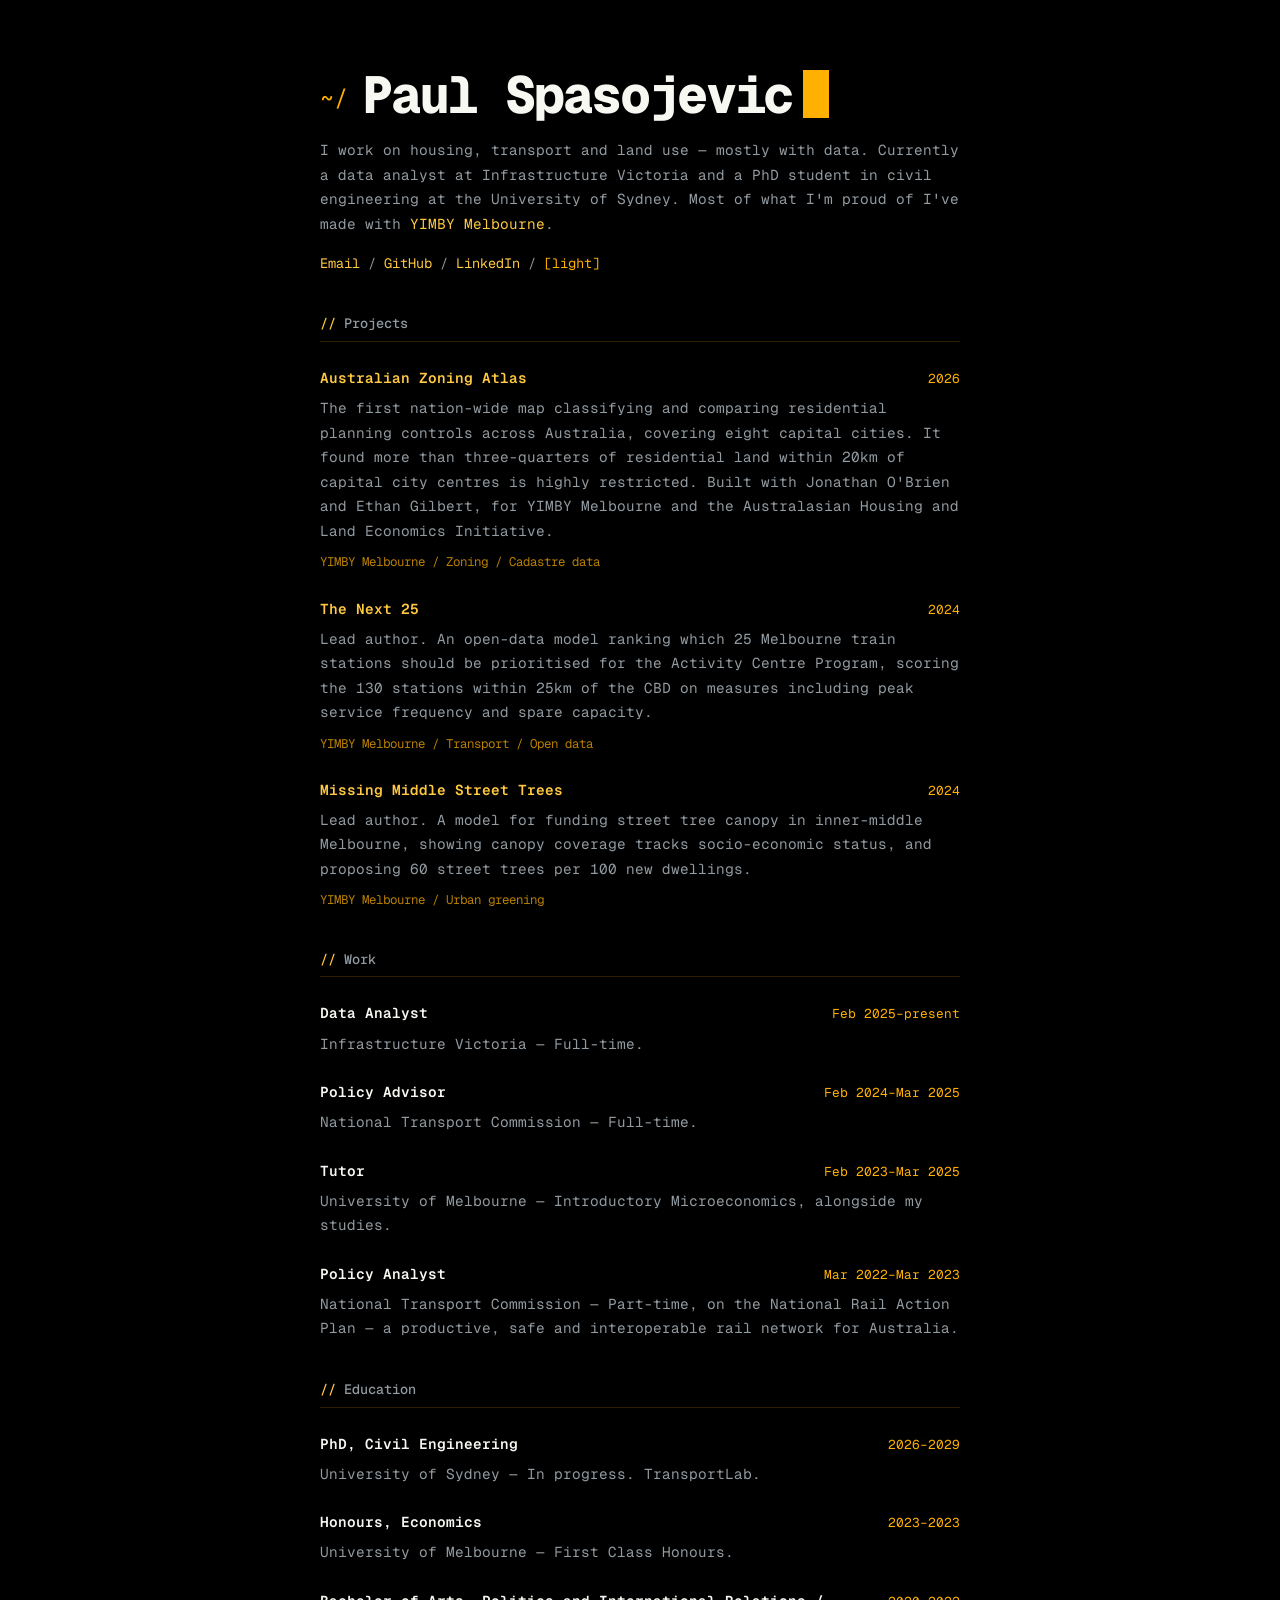
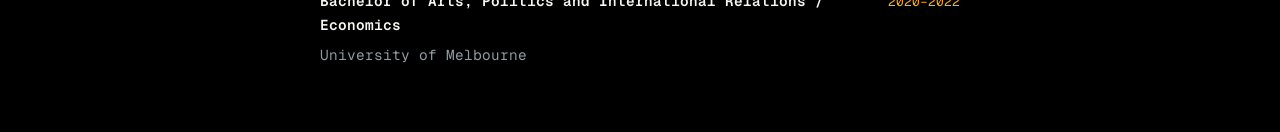
==== index.html @ 58ef1430 "Initial commit: static personal site Plain HTML/CSS/JS, no build step. Content lives in data/*.json " ====
<!DOCTYPE html>
<html lang="en">
<head>
<meta charset="utf-8">
<meta name="viewport" content="width=device-width, initial-scale=1">
<title>Paul Spasojevic</title>
<meta name="description" content="Paul Spasojevic — data analyst and PhD student working on housing, transport and land use.">
<link rel="preload" href="fonts/geist-variable.woff2" as="font" type="font/woff2" crossorigin>
<link rel="stylesheet" href="css/style.css">
<script>
  // Runs before first paint so a saved theme doesn't flash the wrong one.
  try {
    var saved = localStorage.getItem("theme");
    if (saved) document.documentElement.dataset.theme = saved;
  } catch (e) {}
</script>
</head>
<body>

<main>

  <header>
    <h1>Paul Spasojevic</h1>
    <p class="intro">
      I work on housing, transport and land use — mostly with data. Currently a data
      analyst at Infrastructure Victoria and a PhD student in civil engineering at the
      University of Sydney. Most of what I'm proud of I've made with
      <a href="https://yimby.melbourne">YIMBY Melbourne</a>.
    </p>
    <ul class="links">
      <li><a href="mailto:paulspas27@gmail.com">Email</a></li>
      <li><a href="https://github.com/paulspasojevic">GitHub</a></li>
      <li><a href="https://www.linkedin.com/in/paul-spasojevic-549167229">LinkedIn</a></li>
      <li><button id="theme-toggle" type="button"></button></li>
    </ul>
  </header>

  <section>
    <h2>Projects</h2>
    <ol class="entries" id="projects"></ol>
  </section>

  <section>
    <h2>Work</h2>
    <ol class="entries" id="jobs"></ol>
  </section>

  <section>
    <h2>Education</h2>
    <ol class="entries" id="education"></ol>
  </section>

</main>

<script src="js/main.js"></script>
</body>
</html>
---- css/style.css ----
/* Geist by Vercel, OFL 1.1 — see fonts/OFL.txt.
   Sans and Mono are variable: one file each, every weight 100–900.
   A font here is only downloaded if something on the page actually
   uses it, so the unused Pixel styles cost visitors nothing. */

@font-face {
  font-family: "Geist";
  src: url("../fonts/geist-variable.woff2") format("woff2-variations");
  font-weight: 100 900;
  font-style: normal;
  font-display: swap;
}

@font-face {
  font-family: "Geist Mono";
  src: url("../fonts/geist-mono-variable.woff2") format("woff2-variations");
  font-weight: 100 900;
  font-style: normal;
  font-display: swap;
}

/* Pixel has no weight axis — five fixed styles, each its own family.
   Display sizes only; it's unreadable as body text. */
@font-face {
  font-family: "Geist Pixel Square";
  src: url("../fonts/geist-pixel-square.woff2") format("woff2");
  font-display: swap;
}
@font-face {
  font-family: "Geist Pixel Circle";
  src: url("../fonts/geist-pixel-circle.woff2") format("woff2");
  font-display: swap;
}
@font-face {
  font-family: "Geist Pixel Grid";
  src: url("../fonts/geist-pixel-grid.woff2") format("woff2");
  font-display: swap;
}
@font-face {
  font-family: "Geist Pixel Line";
  src: url("../fonts/geist-pixel-line.woff2") format("woff2");
  font-display: swap;
}
@font-face {
  font-family: "Geist Pixel Triangle";
  src: url("../fonts/geist-pixel-triangle.woff2") format("woff2");
  font-display: swap;
}

/* ---- Everything you'd want to change is in this block ----

   OLED black + amber highlights. Amber tokens are yours, lifted from
   r_projects/dwelling_job_access/quarto/css/styles.css, so this site
   matches the thesis and the Quarto reports:
       --amber #ffb000   --amber-hi #ffc940

   Prose stays neutral and amber does the highlighting — the same split
   your NERV Amber RStudio theme uses (#F8F8F2 text, amber accents).
   Colours are named by role, like an editor theme: --keyword is links,
   --number is dates, --string is tags.

   Contrast floors are noted per line. Amber is only legible on black —
   light mode deepens it to #8f5600, since #ffb000 on white is 1.7:1.  */

:root {
  --font-mono: "Geist Mono", ui-monospace, SFMono-Regular, Menlo, monospace;
  --font-body: var(--font-mono);
  --font-heading: var(--font-mono);

  /* Each colour is light-dark(light, dark) — one line, both themes.
     Dark is the real one: true OLED black with your amber.
     Light deepens amber to #8f5600 because #ffb000 on white is 1.7:1.

     Dark is the default for everyone, regardless of their OS setting;
     only the toggle changes it. To follow the OS instead, set this back
     to `light dark` — and flip DEFAULT_THEME in js/main.js to match.   */
  color-scheme: dark;

  --bg:         light-dark(#faf8f4, #000000);
  --surface:    light-dark(#f2efe8, #0a0a08);
  --text:       light-dark(#232320, #f8f8f2);   /* dark: your NERV fg, 19.7:1 */
  --text-muted: light-dark(#5c5950, #929ba1);   /* dark: your NERV grey, 7.4:1 */
  --keyword:    light-dark(#8f5600, #ffc940);   /* links — dark: --amber-hi */
  --number:     light-dark(#9a5f00, #ffb000);   /* dates — dark: --amber   */
  --string:     light-dark(#6d5a2e, rgba(255, 176, 0, 0.72));  /* tags */
  --rule:       light-dark(#e3ddd0, rgba(255, 176, 0, 0.18));

  --measure: 40rem;   /* how wide the text column gets */
  --gap: 2.5rem;      /* space between sections */
}

/* The toggle sets data-theme on <html>; that beats the OS preference.
   With no attribute, color-scheme: light dark follows the OS.          */
:root[data-theme="light"] { color-scheme: light; }
:root[data-theme="dark"]  { color-scheme: dark; }

/* ---------------------------------------------------------- */

*, *::before, *::after { box-sizing: border-box; }

body {
  margin: 0;
  padding: 4rem 1.5rem;
  background: var(--bg);
  color: var(--text);
  font-family: var(--font-body);
  font-size: 0.9rem;   /* mono runs wide; a touch smaller keeps the measure sane */
  line-height: 1.7;
  -webkit-font-smoothing: antialiased;
}

main {
  max-width: var(--measure);
  margin: 0 auto;
}

h1, h2 {
  font-family: var(--font-heading);
  line-height: 1.2;
  margin: 0;
}

/* the prompt */
h1 {
  font-size: clamp(2rem, 8vw, 3.25rem);
  font-weight: 800;
  letter-spacing: -0.045em;
  margin-bottom: 0.4rem;
}

h1::before {
  content: "~/ ";
  color: var(--number);
  font-weight: 400;
  font-size: 0.45em;
  letter-spacing: 0;
  vertical-align: 0.32em;
}

/* a blinking block cursor, as a terminal would */
h1::after {
  content: "";
  display: inline-block;
  width: 0.5em;
  height: 0.92em;
  margin-left: 0.22em;
  vertical-align: -0.1em;
  background: var(--number);
  animation: blink 1.2s steps(1) infinite;
}

@keyframes blink {
  50% { opacity: 0; }
}

@media (prefers-reduced-motion: reduce) {
  h1::after { animation: none; opacity: 0.5; }
}

h2 {
  font-size: 0.85rem;
  letter-spacing: 0;
  color: var(--text-muted);
  font-weight: 500;
  padding-bottom: 0.6rem;
  border-bottom: 1px solid var(--rule);
  margin-bottom: 1.5rem;
}

h2::before {
  content: "// ";
  color: var(--keyword);
}

a {
  color: var(--keyword);
  text-decoration: none;
  border-bottom: 1px solid transparent;
}

a:hover {
  border-bottom-color: currentColor;
}

#theme-toggle {
  font: inherit;
  color: var(--number);
  background: none;
  border: 0;
  padding: 0;
  cursor: pointer;
}

#theme-toggle:hover {
  color: var(--keyword);
}

#theme-toggle:focus-visible {
  outline: 1px solid var(--keyword);
  outline-offset: 2px;
}

header .intro {
  margin: 0.75rem 0 0;
  color: var(--text-muted);
}

.links {
  list-style: none;
  display: flex;
  flex-wrap: wrap;
  padding: 0;
  margin: 1rem 0 0;
  font-size: 0.85rem;
}

/* slash-separated, the way a path is */
.links li:not(:last-child)::after {
  content: " / ";
  color: var(--text-muted);
  white-space: pre;
}

section {
  margin-top: var(--gap);
}

.entries {
  list-style: none;
  padding: 0;
  margin: 0;
  display: flex;
  flex-direction: column;
  gap: 1.5rem;
}

.entry-head {
  display: flex;
  justify-content: space-between;
  align-items: baseline;
  gap: 1rem;
}

.entry-title {
  font-weight: 600;
}

.entry-meta {
  color: var(--number);
  font-size: 0.8rem;
  font-variant-numeric: tabular-nums;
  white-space: nowrap;
}

.entry-note {
  margin: 0.35rem 0 0;
  color: var(--text-muted);
  font-size: 0.9rem;
}

.entry-tags {
  margin-top: 0.5rem;
  font-size: 0.78rem;
  color: var(--string);
}

@media (max-width: 30rem) {
  body { padding: 2.5rem 1.25rem; }
  .entry-head { flex-direction: column; gap: 0.1rem; }
}
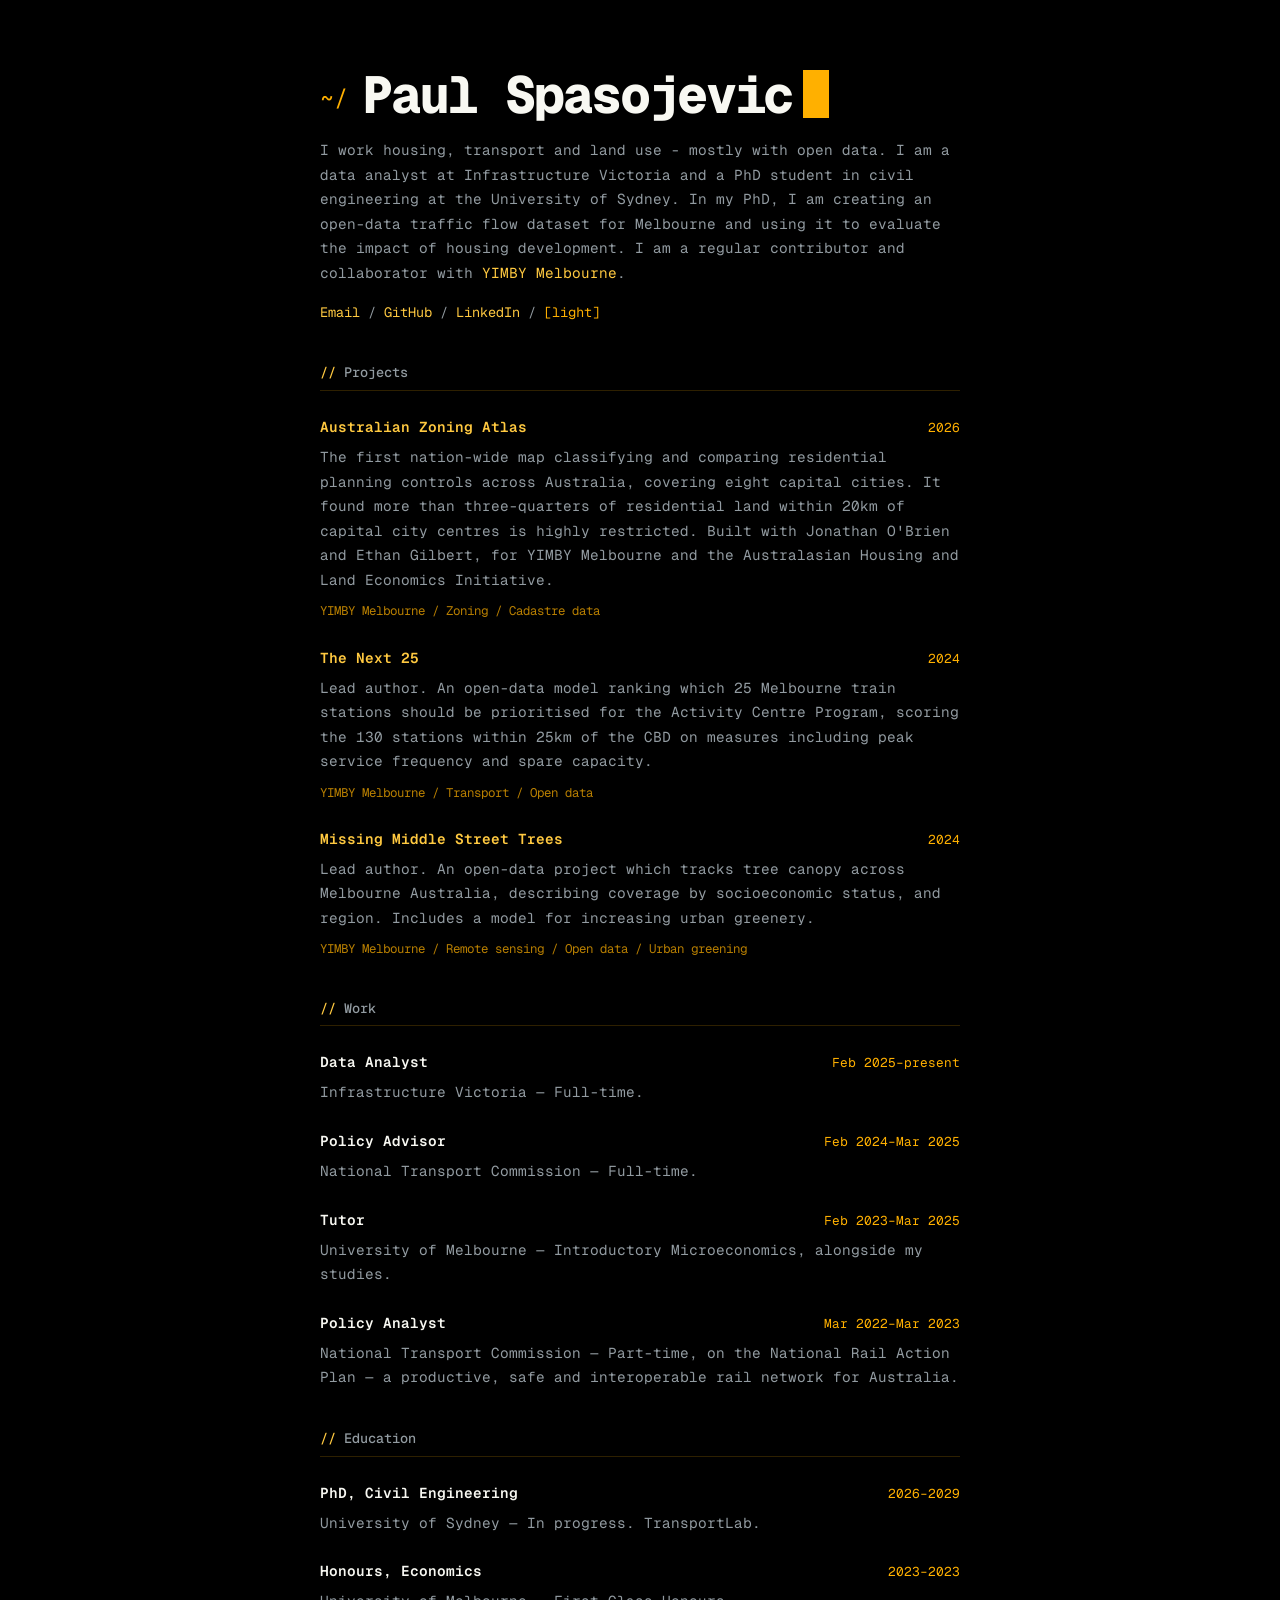
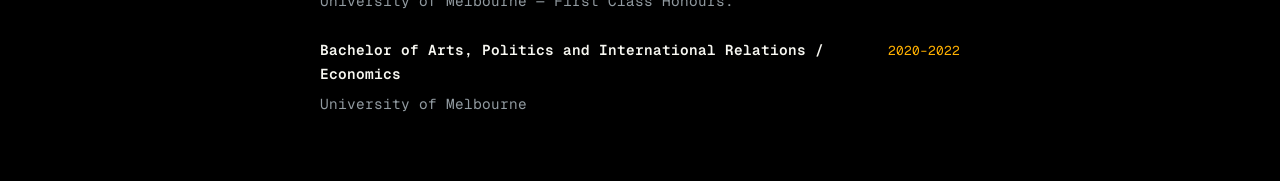
==== commit 60e51691: "Add SFTP deploy script; document server state Deploy over SFTP rather than rsync: shell access is di" ====
--- a/index.html
+++ b/index.html
@@ -22,9 +22,8 @@
   <header>
     <h1>Paul Spasojevic</h1>
     <p class="intro">
-      I work on housing, transport and land use — mostly with data. Currently a data
-      analyst at Infrastructure Victoria and a PhD student in civil engineering at the
-      University of Sydney. Most of what I'm proud of I've made with
+      I work housing, transport and land use - mostly with open data. I am a data analyst at Infrastructure Victoria and a PhD student in civil engineering at the
+      University of Sydney. In my PhD, I am creating an open-data traffic flow dataset for Melbourne and using it to evaluate the impact of housing development. I am a regular contributor and collaborator with
       <a href="https://yimby.melbourne">YIMBY Melbourne</a>.
     </p>
     <ul class="links">
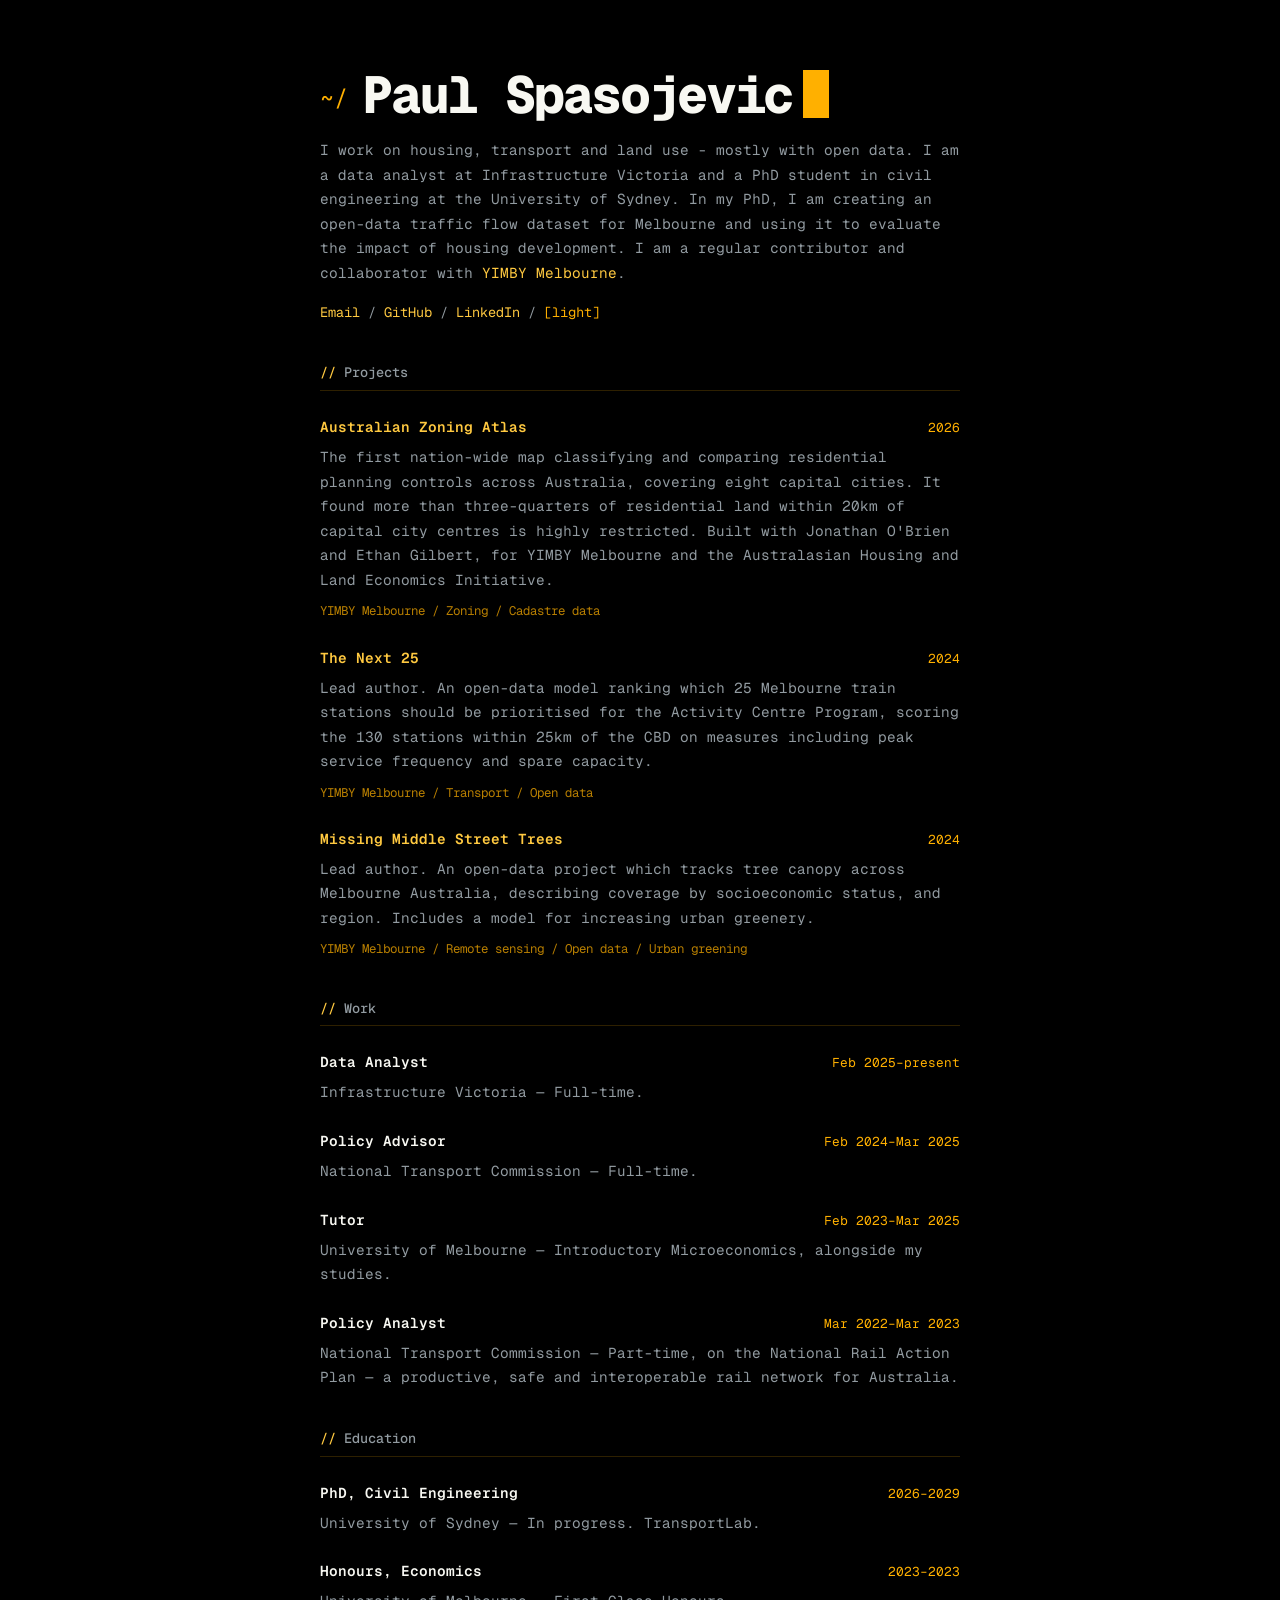
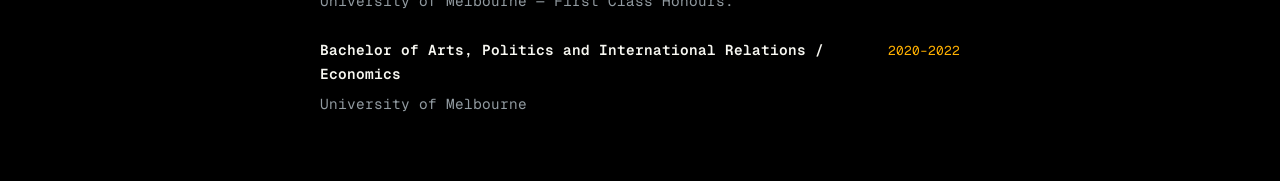
==== commit 7febf6f9: "Scale type fluidly with viewport width On a 4K display with no OS scaling a CSS pixel is a physical " ====
--- a/index.html
+++ b/index.html
@@ -22,7 +22,7 @@
   <header>
     <h1>Paul Spasojevic</h1>
     <p class="intro">
-      I work housing, transport and land use - mostly with open data. I am a data analyst at Infrastructure Victoria and a PhD student in civil engineering at the
+      I work on housing, transport and land use - mostly with open data. I am a data analyst at Infrastructure Victoria and a PhD student in civil engineering at the
       University of Sydney. In my PhD, I am creating an open-data traffic flow dataset for Melbourne and using it to evaluate the impact of housing development. I am a regular contributor and collaborator with
       <a href="https://yimby.melbourne">YIMBY Melbourne</a>.
     </p>
--- a/css/style.css
+++ b/css/style.css
@@ -93,6 +93,21 @@
    With no attribute, color-scheme: light dark follows the OS.          */
 :root[data-theme="light"] { color-scheme: light; }
 :root[data-theme="dark"]  { color-scheme: dark; }
+
+/* Fluid root size — everything else is in rem, so this scales the lot.
+
+   On a 4K screen with no OS scaling, a CSS pixel is a physical pixel and
+   14px text is genuinely tiny. This grows the base with viewport width:
+   16px at 1920 (1080p is unchanged), ~21px at 3840 — near enough to the
+   133% zoom that reads correctly, without touching the browser.
+
+   The rem term is what keeps this accessible: it responds to the visitor's
+   default font size, so a vw-only version would ignore that setting.
+
+   Rough guide:  1280 -> 16px | 1920 -> 16px | 2560 -> 18px | 3840 -> 21px  */
+html {
+  font-size: clamp(1rem, 0.67rem + 0.28vw, 1.33rem);
+}
 
 /* ---------------------------------------------------------- */
 
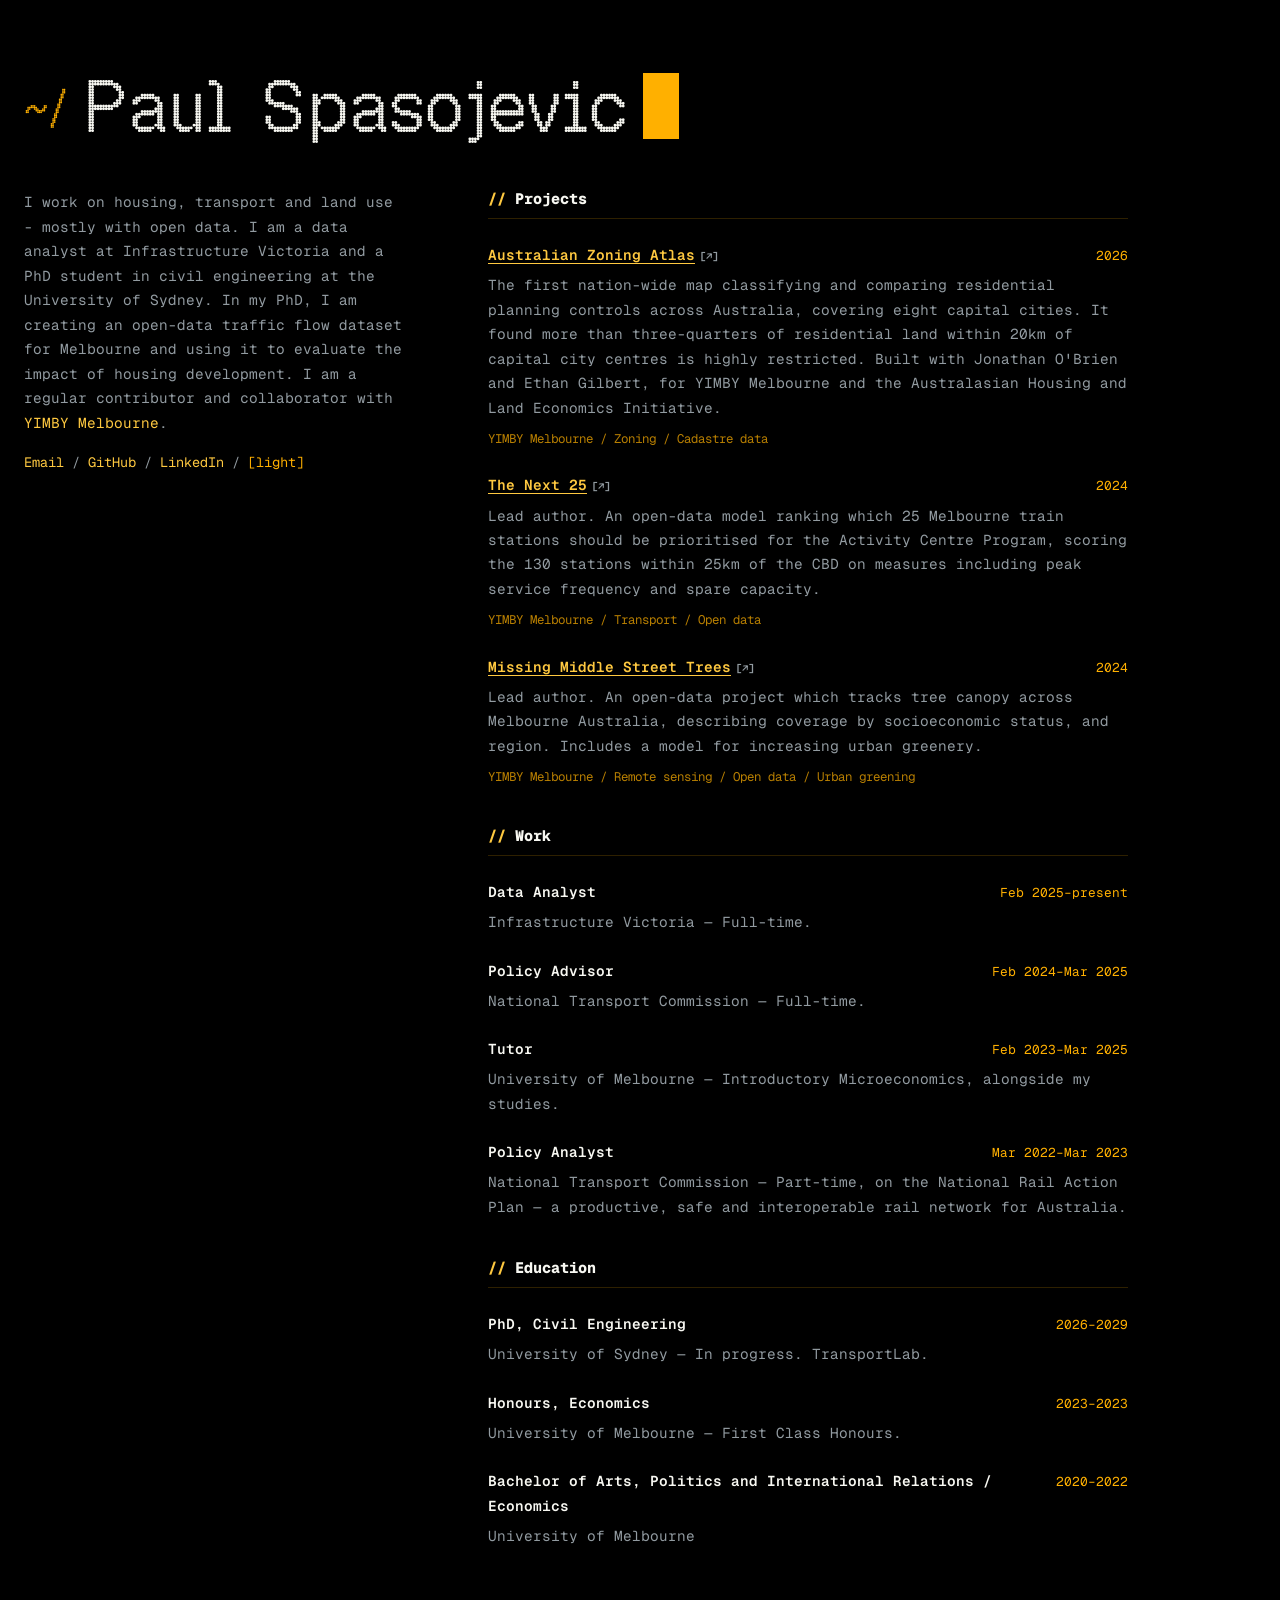
==== commit e9de5de8: "Promote the banner layout; set the name in Geist Pixel Circle The name becomes a full-width banner a" ====
--- a/index.html
+++ b/index.html
@@ -5,7 +5,8 @@
 <meta name="viewport" content="width=device-width, initial-scale=1">
 <title>Paul Spasojevic</title>
 <meta name="description" content="Paul Spasojevic — data analyst and PhD student working on housing, transport and land use.">
-<link rel="preload" href="fonts/geist-variable.woff2" as="font" type="font/woff2" crossorigin>
+<link rel="preload" href="fonts/geist-mono-variable.woff2" as="font" type="font/woff2" crossorigin>
+<link rel="preload" href="fonts/geist-pixel-circle.woff2" as="font" type="font/woff2" crossorigin>
 <link rel="stylesheet" href="css/style.css">
 <script>
   // Runs before first paint so a saved theme doesn't flash the wrong one.
@@ -19,8 +20,10 @@
 
 <main>
 
+  <!-- outside <header> so it can span both grid columns as a banner -->
+  <h1>Paul Spasojevic</h1>
+
   <header>
-    <h1>Paul Spasojevic</h1>
     <p class="intro">
       I work on housing, transport and land use - mostly with open data. I am a data analyst at Infrastructure Victoria and a PhD student in civil engineering at the
       University of Sydney. In my PhD, I am creating an open-data traffic flow dataset for Melbourne and using it to evaluate the impact of housing development. I am a regular contributor and collaborator with
--- a/css/style.css
+++ b/css/style.css
@@ -86,6 +86,7 @@
   --rule:       light-dark(#e3ddd0, rgba(255, 176, 0, 0.18));
 
   --measure: 40rem;   /* how wide the text column gets */
+  --sidebar: 24rem;   /* identity column; don't go below 22rem, see below */
   --gap: 2.5rem;      /* space between sections */
 }
 
@@ -129,27 +130,37 @@
   margin: 0 auto;
 }
 
+
 h1, h2 {
   font-family: var(--font-heading);
   line-height: 1.2;
   margin: 0;
 }
 
-/* the prompt */
+/* The name, as a banner. It sits outside <header> in the markup so the
+   grid can span it across both columns.
+
+   Geist Pixel Circle has no weight axis (no fvar, usWeightClass 400), so
+   font-weight does nothing here — asking for a bold only makes the browser
+   synthesise one, which thickens the dots and fills in the pixel forms.
+   Pinned to 400 deliberately. Letter-spacing is 0 for the same reason: the
+   negative tracking that suits Geist Mono collides pixel strokes. */
 h1 {
-  font-size: clamp(2rem, 8vw, 3.25rem);
-  font-weight: 800;
-  letter-spacing: -0.045em;
+  font-family: "Geist Pixel Circle", var(--font-mono);
+  font-size: clamp(2rem, 6vw, 4.5rem);
+  font-weight: 400;
+  letter-spacing: 0;
   margin-bottom: 0.4rem;
 }
 
+/* Inherits Pixel Circle from h1. 0.6em rather than 0.45 because the dots
+   stop resolving into shapes below ~40px. */
 h1::before {
   content: "~/ ";
   color: var(--number);
-  font-weight: 400;
-  font-size: 0.45em;
+  font-size: 0.6em;
   letter-spacing: 0;
-  vertical-align: 0.32em;
+  vertical-align: 0.22em;
 }
 
 /* a blinking block cursor, as a terminal would */
@@ -173,10 +184,10 @@
 }
 
 h2 {
-  font-size: 0.85rem;
+  font-size: 0.95rem;
   letter-spacing: 0;
-  color: var(--text-muted);
-  font-weight: 500;
+  color: var(--text);
+  font-weight: 800;
   padding-bottom: 0.6rem;
   border-bottom: 1px solid var(--rule);
   margin-bottom: 1.5rem;
@@ -260,6 +271,31 @@
   font-weight: 600;
 }
 
+/* Amber alone doesn't say "link" — on this page amber is also dates and
+   tags. So linked entries get an underline plus a bracketed arrow: the
+   underline is the affordance, [↗] says it leaves the site, and brackets
+   already mean "interactive" here because of the [light] toggle.
+   Entries with no url in the JSON get neither, automatically. */
+.entry-title a {
+  text-decoration: underline;
+  text-decoration-thickness: 1px;
+  text-underline-offset: 3px;
+  border-bottom: 0;
+}
+
+.entry-title a::after {
+  content: "[↗]";
+  /* inline-block keeps the parent's underline from running under it */
+  display: inline-block;
+  margin-left: 0.45em;
+  font-size: 0.75em;
+  color: var(--text-muted);
+}
+
+.entry-title a:hover::after {
+  color: currentColor;
+}
+
 .entry-meta {
   color: var(--number);
   font-size: 0.8rem;
@@ -283,3 +319,67 @@
   body { padding: 2.5rem 1.25rem; }
   .entry-head { flex-direction: column; gap: 0.1rem; }
 }
+
+/* ---------------------------------------------------------------
+   Layout overrides live at the END of the file on purpose. Media
+   queries add no specificity, so a base rule appearing later would
+   beat them — which is exactly what happened when this block sat
+   higher up: `section { margin-top: var(--gap) }` further down the
+   file silently overrode the `margin-top: 0` here, and the first
+   section carried a 40px margin the sidebar never wanted.
+   --------------------------------------------------------------- */
+/* Once there's room:
+
+       ~/ Paul Spasojevic ▐       <- h1 spans both columns
+       ──────────────┬──────────────
+       intro         │ // Projects
+       links         │ // Work
+       (sticky)      │ // Education
+
+   Below the breakpoint it's one column, which is what phones get.
+
+   Source order is h1, header, sections — the same order it reads in — so
+   reading order and screen-reader order agree.
+
+   The 22rem sidebar floor is now about the intro's measure rather than the
+   name; the name spans the full width and no longer has to fit the column.
+   Breakpoint is 22 + 5 gap + 40 content + margin. */
+@media (min-width: 68rem) {
+  main {
+    max-width: 82rem;
+    display: grid;
+    grid-template-columns: minmax(22rem, var(--sidebar)) minmax(0, var(--measure));
+    /* Row 1 is the banner. The rest are content rows; any past the last
+       section are empty and collapse to 0 — headroom for more sections. */
+    grid-template-rows: auto repeat(10, auto);
+    column-gap: 5rem;
+    align-items: start;
+  }
+
+  h1 {
+    grid-column: 1 / -1;
+    grid-row: 1;
+    margin-bottom: 2.5rem;
+  }
+
+  header {
+    grid-column: 1;
+    /* spans the content rows, or sticky has nothing to travel in */
+    grid-row: 2 / -1;
+    position: sticky;
+    top: 4rem;
+  }
+
+  header .intro {
+    margin-top: 0;
+  }
+
+  section {
+    grid-column: 2;
+    margin-top: 0;
+  }
+
+  section + section {
+    margin-top: var(--gap);
+  }
+}
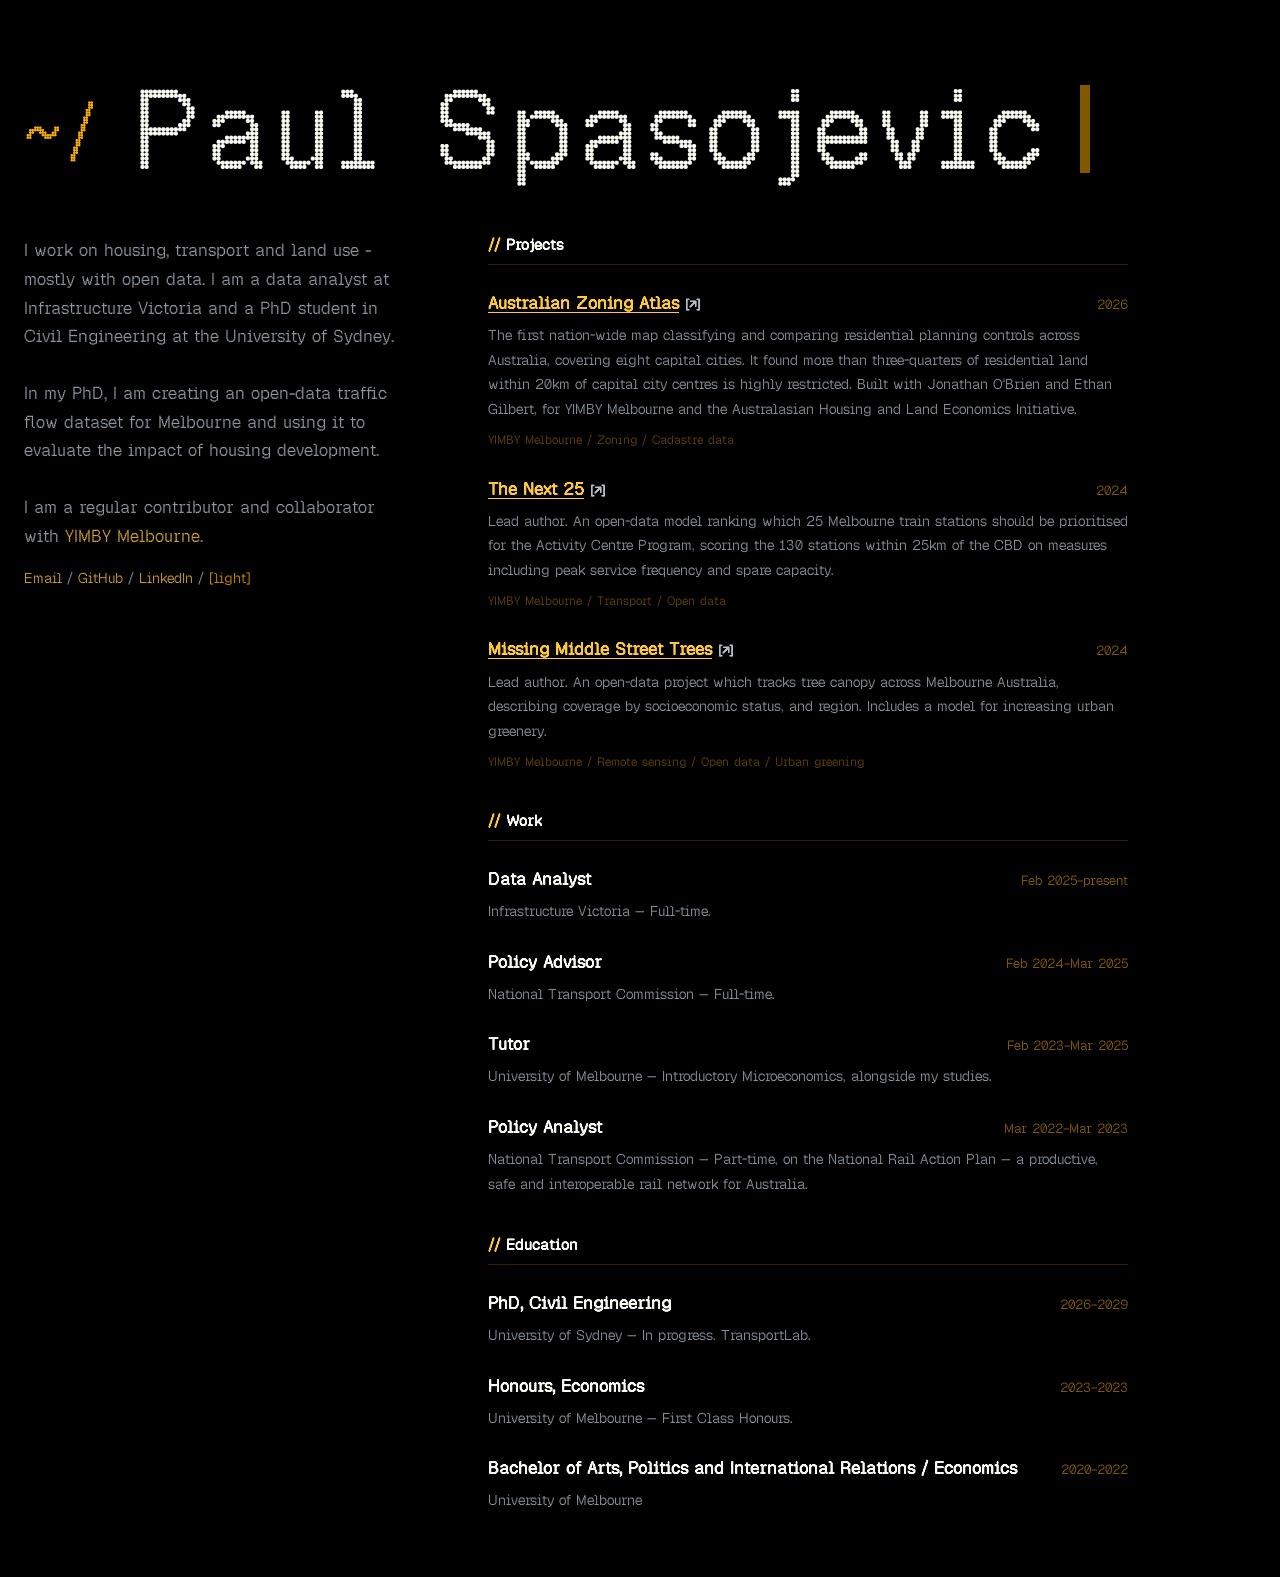
==== commit 7b1baee3: "Set Geist Pixel Circle throughout --font-body and --font-heading point at a new --font-pixel token; " ====
--- a/index.html
+++ b/index.html
@@ -25,12 +25,18 @@
 
   <header>
     <p class="intro">
-      I work on housing, transport and land use - mostly with open data. I am a data analyst at Infrastructure Victoria and a PhD student in civil engineering at the
-      University of Sydney. In my PhD, I am creating an open-data traffic flow dataset for Melbourne and using it to evaluate the impact of housing development. I am a regular contributor and collaborator with
+      I work on housing, transport and land use - mostly with open data. I am a data analyst at Infrastructure Victoria and a PhD student in Civil Engineering at the
+      University of Sydney. 
+      <br />
+      <br />
+      In my PhD, I am creating an open-data traffic flow dataset for Melbourne and using it to evaluate the impact of housing development.
+      <br />
+      <br />
+      I am a regular contributor and collaborator with
       <a href="https://yimby.melbourne">YIMBY Melbourne</a>.
     </p>
     <ul class="links">
-      <li><a href="mailto:paulspas27@gmail.com">Email</a></li>
+      <li><a href="mailto:paulspasojevic00@gmail.com">Email</a></li>
       <li><a href="https://github.com/paulspasojevic">GitHub</a></li>
       <li><a href="https://www.linkedin.com/in/paul-spasojevic-549167229">LinkedIn</a></li>
       <li><button id="theme-toggle" type="button"></button></li>
--- a/css/style.css
+++ b/css/style.css
@@ -64,8 +64,11 @@
 
 :root {
   --font-mono: "Geist Mono", ui-monospace, SFMono-Regular, Menlo, monospace;
-  --font-body: var(--font-mono);
-  --font-heading: var(--font-mono);
+  --font-pixel: "Geist Pixel Circle", var(--font-mono);
+  /* EXPERIMENT: pixel throughout. Swap these two back to var(--font-mono)
+     to undo. */
+  --font-body: var(--font-pixel);
+  --font-heading: var(--font-pixel);
 
   /* Each colour is light-dark(light, dark) — one line, both themes.
      Dark is the real one: true OLED black with your amber.
@@ -79,11 +82,19 @@
   --bg:         light-dark(#faf8f4, #000000);
   --surface:    light-dark(#f2efe8, #0a0a08);
   --text:       light-dark(#232320, #f8f8f2);   /* dark: your NERV fg, 19.7:1 */
-  --text-muted: light-dark(#5c5950, #929ba1);   /* dark: your NERV grey, 7.4:1 */
+  /* Brighter than the NERV grey it was (#929ba1, 7.4:1). Pixel Circle's
+     strokes are dotted, so it puts far less ink on the page than Geist Mono
+     at the same size and reads fainter than its contrast ratio implies —
+     the number doesn't capture coverage. 10.9:1 / 8.4:1 now. */
+  --text-muted: light-dark(#4c4a42, #b4bcc4);
   --keyword:    light-dark(#8f5600, #ffc940);   /* links — dark: --amber-hi */
   --number:     light-dark(#9a5f00, #ffb000);   /* dates — dark: --amber   */
   --string:     light-dark(#6d5a2e, rgba(255, 176, 0, 0.72));  /* tags */
   --rule:       light-dark(#e3ddd0, rgba(255, 176, 0, 0.18));
+  /* the blinking cursor — dark mode is your --amber-dim verbatim.
+     Alpha rather than an opacity property: the blink animates opacity, and
+     the two would fight. */
+  --cursor:     light-dark(rgba(154, 95, 0, 0.5), rgba(255, 176, 0, 0.5));
 
   --measure: 40rem;   /* how wide the text column gets */
   --sidebar: 24rem;   /* identity column; don't go below 22rem, see below */
@@ -120,7 +131,10 @@
   background: var(--bg);
   color: var(--text);
   font-family: var(--font-body);
-  font-size: 0.9rem;   /* mono runs wide; a touch smaller keeps the measure sane */
+  /* 0.9rem suited Geist Mono. Pixel Circle is lighter and narrower, so it
+     needs the size back to stay readable — its dots don't resolve at all
+     below ~20px, and at body size it just reads as a thin face. */
+  font-size: 1.05rem;
   line-height: 1.7;
   -webkit-font-smoothing: antialiased;
 }
@@ -143,13 +157,24 @@
    Geist Pixel Circle has no weight axis (no fvar, usWeightClass 400), so
    font-weight does nothing here — asking for a bold only makes the browser
    synthesise one, which thickens the dots and fills in the pixel forms.
-   Pinned to 400 deliberately. Letter-spacing is 0 for the same reason: the
-   negative tracking that suits Geist Mono collides pixel strokes. */
+   Pinned to 400 deliberately.
+
+   The size is derived, not chosen: the name is meant to fill its column.
+   Measured, "~/ Paul Spasojevic" plus the cursor runs 9.65px wide per 1px
+   of font-size at this letter-spacing. Here the container is a single
+   column — min(40rem, viewport) — so 4rem fills a 40rem measure, and 8.2vw
+   fills a narrow screen. The two-column size, where the container is the
+   69rem of grid tracks, is set in the layout block at the end of this file.
+
+   Re-measure the ratio if the cursor or letter-spacing change — both feed
+   it, and a stale ratio wraps the name onto two lines. */
 h1 {
   font-family: "Geist Pixel Circle", var(--font-mono);
-  font-size: clamp(2rem, 6vw, 4.5rem);
+  font-size: clamp(1.6rem, 8.2vw, 4rem);
   font-weight: 400;
-  letter-spacing: 0;
+  /* Opens the pixel dots up. It also widens the name ~8% (ratio 9.10 -> 9.85),
+     which is why the fill sizes are lower than they'd otherwise need to be. */
+  letter-spacing: 0.05em;
   margin-bottom: 0.4rem;
 }
 
@@ -159,19 +184,20 @@
   content: "~/ ";
   color: var(--number);
   font-size: 0.6em;
-  letter-spacing: 0;
   vertical-align: 0.22em;
 }
 
-/* a blinking block cursor, as a terminal would */
+/* A blinking bar cursor. It was a 0.5em block, which is right at terminal
+   text sizes but reads as a slab next to a 108px name. Sized in em so it
+   tracks the name at every width. */
 h1::after {
   content: "";
   display: inline-block;
-  width: 0.5em;
-  height: 0.92em;
-  margin-left: 0.22em;
-  vertical-align: -0.1em;
-  background: var(--number);
+  width: 0.09em;
+  height: 0.8em;
+  margin-left: 0.28em;
+  vertical-align: -0.04em;
+  background: var(--cursor);
   animation: blink 1.2s steps(1) infinite;
 }
 
@@ -360,6 +386,14 @@
     grid-column: 1 / -1;
     grid-row: 1;
     margin-bottom: 2.5rem;
+    /* The container is the grid TRACKS, not main's 82rem box: the columns
+       are capped (24rem sidebar + 5rem gap + 40rem measure = 69rem ~ 1104px)
+       and don't stretch to fill it. Sizing to 82rem overshoots by ~200px and
+       wraps the name onto two lines.
+         69rem * 0.97 / 9.65 = 6.9rem.
+       9.4vw covers the range below ~1184px where the tracks are still
+       viewport-bound. Both terms are rem/vw, so this holds at 4K too. */
+    font-size: clamp(4rem, 9.4vw, 6.9rem);
   }
 
   header {
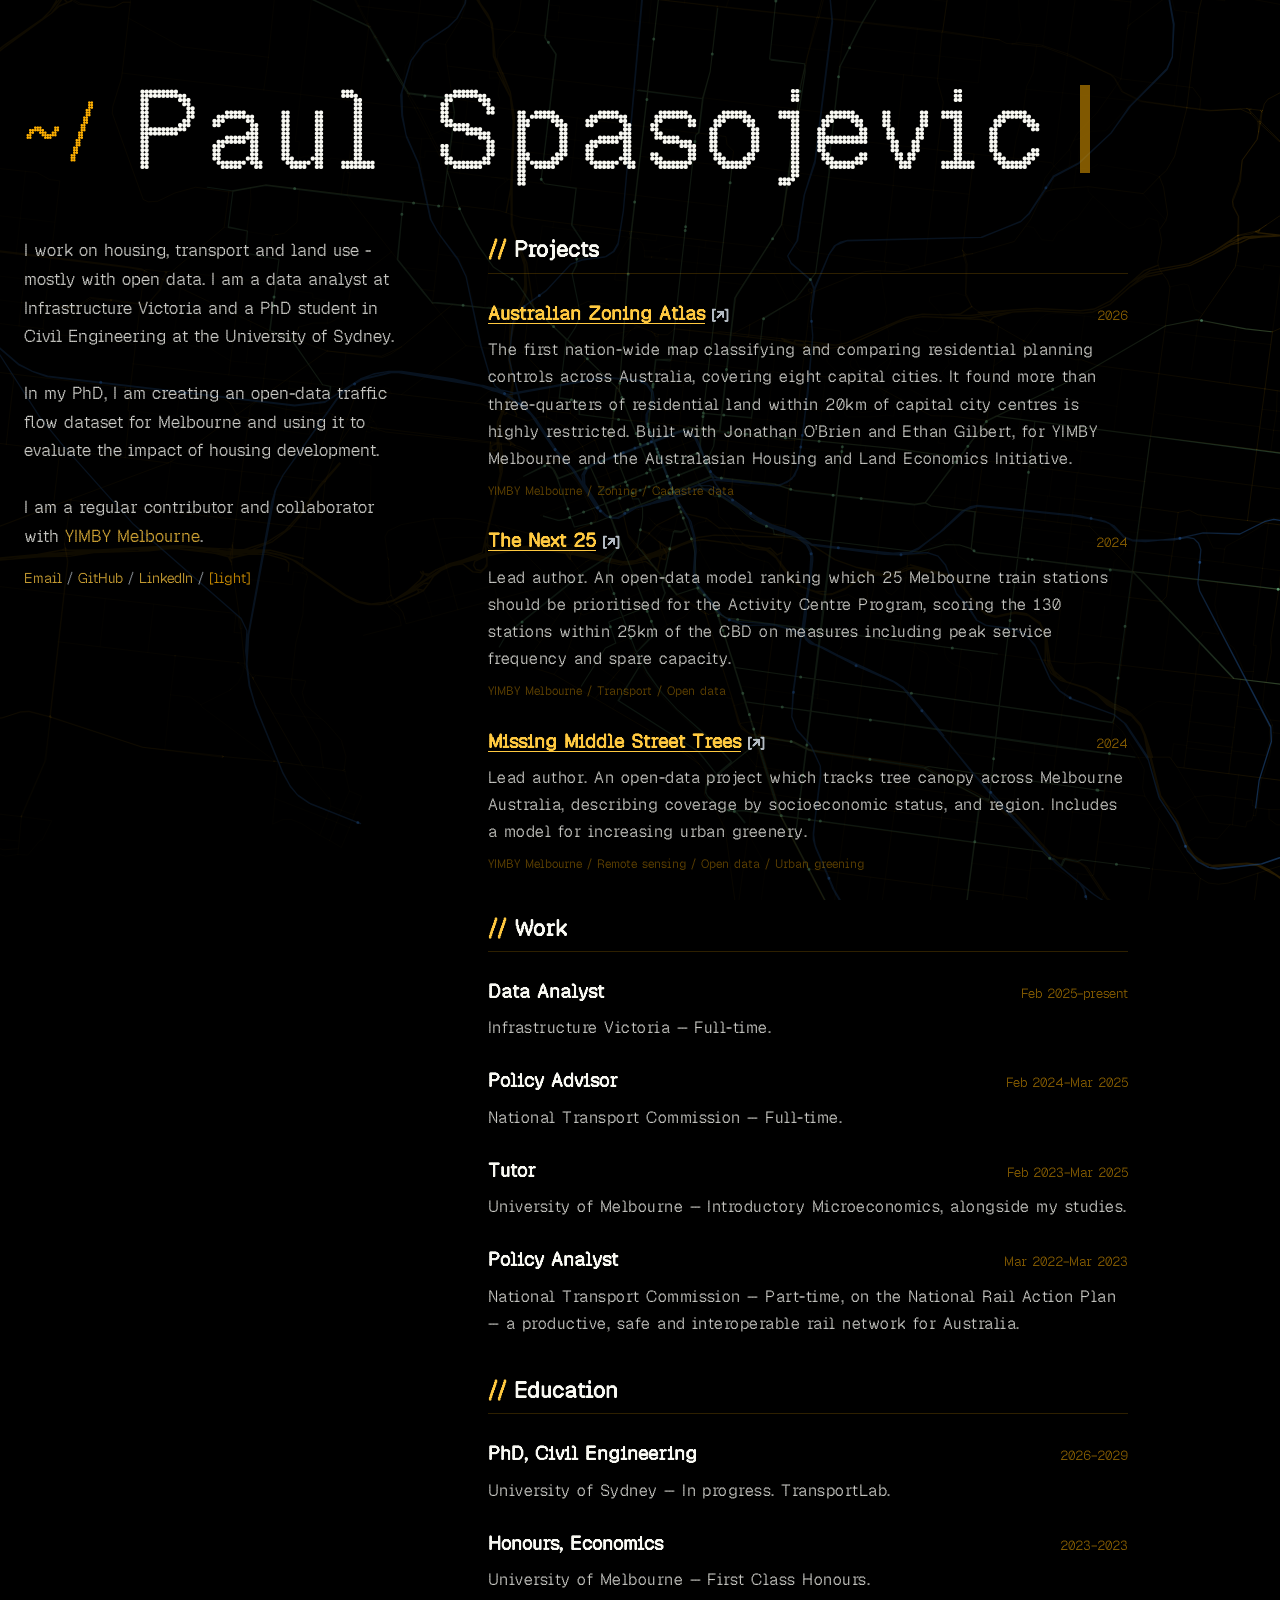
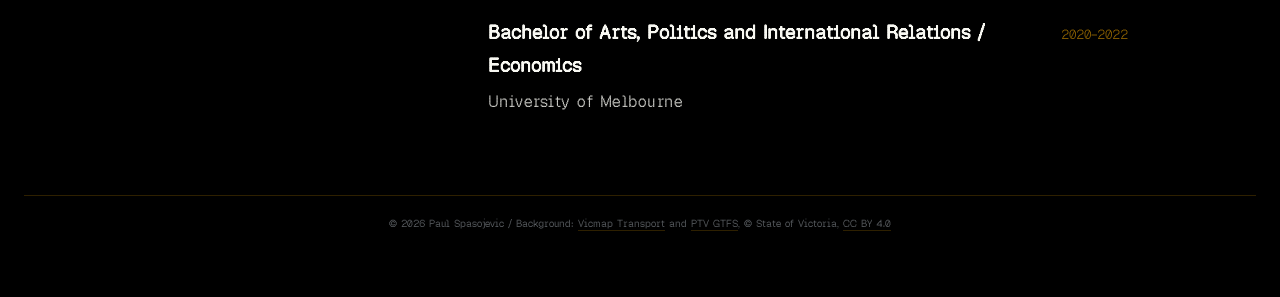
==== commit 19983c7d: "Put Melbourne's transport network behind the page A canvas background built from Vicmap Transport ro" ====
--- a/index.html
+++ b/index.html
@@ -17,6 +17,15 @@
 </script>
 </head>
 <body>
+
+<!-- Decorative only, hence aria-hidden. Drawn by js/network.js; if that
+     script never loads these are empty elements with no layout effect.
+
+     Two canvases on purpose: the map is ~7,000 points and never changes, so
+     it's drawn once and left alone, while only the vehicle layer is cleared
+     and repainted each frame. -->
+<canvas id="network" class="network-layer" aria-hidden="true"></canvas>
+<canvas id="network-vehicles" class="network-layer" aria-hidden="true"></canvas>
 
 <main>
 
@@ -60,6 +69,24 @@
 
 </main>
 
+<!-- Direct child of <body> so it's the page's contentinfo landmark rather
+     than a generic footer, which it wouldn't be nested inside <main>.
+
+     The data credits are a licence condition, not a courtesy: both sources
+     are CC-BY 4.0 and require attribution wherever they're shown. Don't drop
+     them without also dropping the background. -->
+<footer>
+  <p>
+    © 2026 Paul Spasojevic
+    /
+    Background: <a href="https://www.land.vic.gov.au/maps-and-spatial/spatial-data/vicmap-catalogue">Vicmap
+    Transport</a> and <a href="https://data.vic.gov.au/dataset/ptv-timetable-and-geographic-information-gtfs">PTV
+    GTFS</a>, © State of Victoria,
+    <a href="https://creativecommons.org/licenses/by/4.0/">CC BY 4.0</a>
+  </p>
+</footer>
+
 <script src="js/main.js"></script>
+<script src="js/network.js"></script>
 </body>
 </html>
--- a/css/style.css
+++ b/css/style.css
@@ -210,7 +210,7 @@
 }
 
 h2 {
-  font-size: 0.95rem;
+  font-size: 1.4rem;
   letter-spacing: 0;
   color: var(--text);
   font-weight: 800;
@@ -252,9 +252,11 @@
   outline-offset: 2px;
 }
 
+/* Same call as .entry-note below: prose gets full --text. The sidebar isn't
+   secondary to the entries, it's just to the left of them. */
 header .intro {
   margin: 0.75rem 0 0;
-  color: var(--text-muted);
+  color: var(--text);
 }
 
 .links {
@@ -273,6 +275,37 @@
   white-space: pre;
 }
 
+/* Copyright and the background-data licence credit. Deliberately the
+   quietest thing on the page — both have to be present and legible, neither
+   wants attention.
+
+   It sits outside <main>, so the max-width has to track main's by hand at
+   both breakpoints (40rem measure below, 82rem grid box above) or the rule
+   above it won't line up with the content. */
+footer {
+  max-width: var(--measure);
+  margin: 5rem auto 0;
+  padding-top: 1.25rem;
+  border-top: 1px solid var(--rule);
+  color: var(--text-muted);
+  font-size: 0.65rem;
+  line-height: 1.6;
+  text-align: center;
+}
+
+footer p {
+  margin: 0;
+}
+
+footer a {
+  color: inherit;
+  border-bottom: 1px solid var(--rule);
+}
+
+footer a:hover {
+  color: var(--keyword);
+}
+
 section {
   margin-top: var(--gap);
 }
@@ -294,6 +327,7 @@
 }
 
 .entry-title {
+  font-size: 1.2rem;
   font-weight: 600;
 }
 
@@ -329,10 +363,16 @@
   white-space: nowrap;
 }
 
+/* Full --text rather than --text-muted, and a notch larger. These notes are
+   the only sustained prose in the right column, and Pixel Circle reads fainter
+   than its ratio implies (see the --text-muted note above) — at 0.9rem and
+   8.4:1 they were the hardest thing on the page to read. 19.7:1 now. The
+   letter-spacing opens the dots up, the same trick h1 uses. */
 .entry-note {
   margin: 0.35rem 0 0;
-  color: var(--text-muted);
-  font-size: 0.9rem;
+  color: var(--text);
+  font-size: 1rem;
+  letter-spacing: 0.03rem;
 }
 
 .entry-tags {
@@ -344,6 +384,103 @@
 @media (max-width: 30rem) {
   body { padding: 2.5rem 1.25rem; }
   .entry-head { flex-direction: column; gap: 0.1rem; }
+}
+
+/* ---- decorative background network — drawn by js/network.js ----
+
+   The mask is the whole trick. It runs the network at full strength in the
+   margins and attenuates it — rather than cutting it — across the middle of
+   the screen where the text column lives. The city stays continuous under
+   the page instead of being sliced into two unrelated strips, and no panel
+   is needed behind the prose to protect it. See --network-dim below.
+
+   The stops are keyed off the centre in rem rather than percentages, so the
+   clear band tracks the content column — which is also sized in rem — at
+   every viewport width, 4K included.
+
+   Note the band is NOT symmetric, because the content isn't. `main` is 82rem
+   and centred, but the grid tracks only add up to 69rem (24 sidebar + 5 gap
+   + 40 measure) and pack to the left of that box, so text runs from
+   50% - 41rem to 50% + 28rem. The stops below clear that span with 3rem of
+   margin and ramp back to opaque over the following 13rem.
+
+   Hidden below the two-column breakpoint: at that width the text spans the
+   whole viewport and there are no margins left to draw into. That also means
+   phones never allocate the canvas at all, since network.js checks `display`
+   before it does any work.                                                 */
+.network-layer {
+  position: fixed;
+  inset: 0;
+  display: none;
+  pointer-events: none;
+
+  /* The three layer colours network.js reads. Declared per theme by hand
+     rather than with light-dark(), because getComputedStyle hands back a
+     custom property's literal token — light-dark() would arrive unresolved
+     and have to be parsed in JS. The base values here are the dark ones,
+     since dark is the default with no data-theme attribute set.
+
+     Roads stay amber and recede; the two transit modes are the only
+     non-amber ink on the site, which is the point — they should read as
+     overlaid on the city rather than part of it. Both sit above the roads
+     in alpha because there are 41 of them against 2,734 roads.
+
+     Light mode deepens all three: a pale line on #faf8f4 disappears, and a
+     saturated one shouts.
+
+     The train blue carries much more alpha than the tram green for the same
+     apparent weight. Blue contributes only 0.0722 of luminance against
+     green's 0.7152, so a deep lapis on true black is nearly invisible at the
+     alpha the green is happy at. Raising it isn't making trains louder than
+     trams — it's what keeps them level. */
+  --net-road: rgba(255, 176, 0, 0.20);
+  --net-tram: rgba(120, 205, 150, 0.34);
+  --net-train: rgba(42, 104, 180, 0.58);
+
+  /* How much of the network survives behind the text column. 0 blanks it
+     out entirely; 1 leaves it at full strength. The point of a value in
+     between is that the network stays continuous across the page — it reads
+     as one city with the text laid over it, rather than as two unrelated
+     strips — without putting a panel behind the prose to protect it.
+
+     In a mask, alpha is what counts: #000 is fully opaque and shows the
+     canvas, `transparent` hides it, and anything between attenuates.
+
+     Contrast is not the limiting factor, which is worth knowing before
+     tuning this. At 0.5, the brightest case — a freeway crossing the text —
+     lifts the background from pure black to about rgb(26,18,0), which takes
+     body text from 20.1:1 to 17.8:1. What actually degrades first is visual
+     noise: lines start pulling the eye across the prose well before they
+     threaten legibility. 0.3 is where it stops reading as interference. */
+  --network-dim: 0.3;
+
+  --network-mask: linear-gradient(
+    to right,
+    #000 0,
+    #000 calc(50% - 57rem),
+    rgba(0, 0, 0, var(--network-dim)) calc(50% - 44rem),
+    rgba(0, 0, 0, var(--network-dim)) calc(50% + 31rem),
+    #000 calc(50% + 44rem),
+    #000 100%
+  );
+  -webkit-mask-image: var(--network-mask);
+  mask-image: var(--network-mask);
+}
+
+/* Vehicles sit above the map, both still behind everything on the page. */
+#network { z-index: -2; }
+#network-vehicles { z-index: -1; }
+
+:root[data-theme="light"] .network-layer {
+  --net-road: rgba(154, 95, 0, 0.24);
+  --net-tram: rgba(28, 110, 68, 0.38);
+  /* On #faf8f4 the luminance problem inverts — a deep blue is the strongest
+     of the three, so this stays lower than its dark-mode counterpart. */
+  --net-train: rgba(26, 74, 140, 0.42);
+}
+
+@media (min-width: 68rem) {
+  .network-layer { display: block; }
 }
 
 /* ---------------------------------------------------------------
@@ -416,4 +553,10 @@
   section + section {
     margin-top: var(--gap);
   }
-}
+
+  /* Match main's box so the rule above the footer spans the full content
+     width rather than stopping at the measure. */
+  footer {
+    max-width: 82rem;
+  }
+}
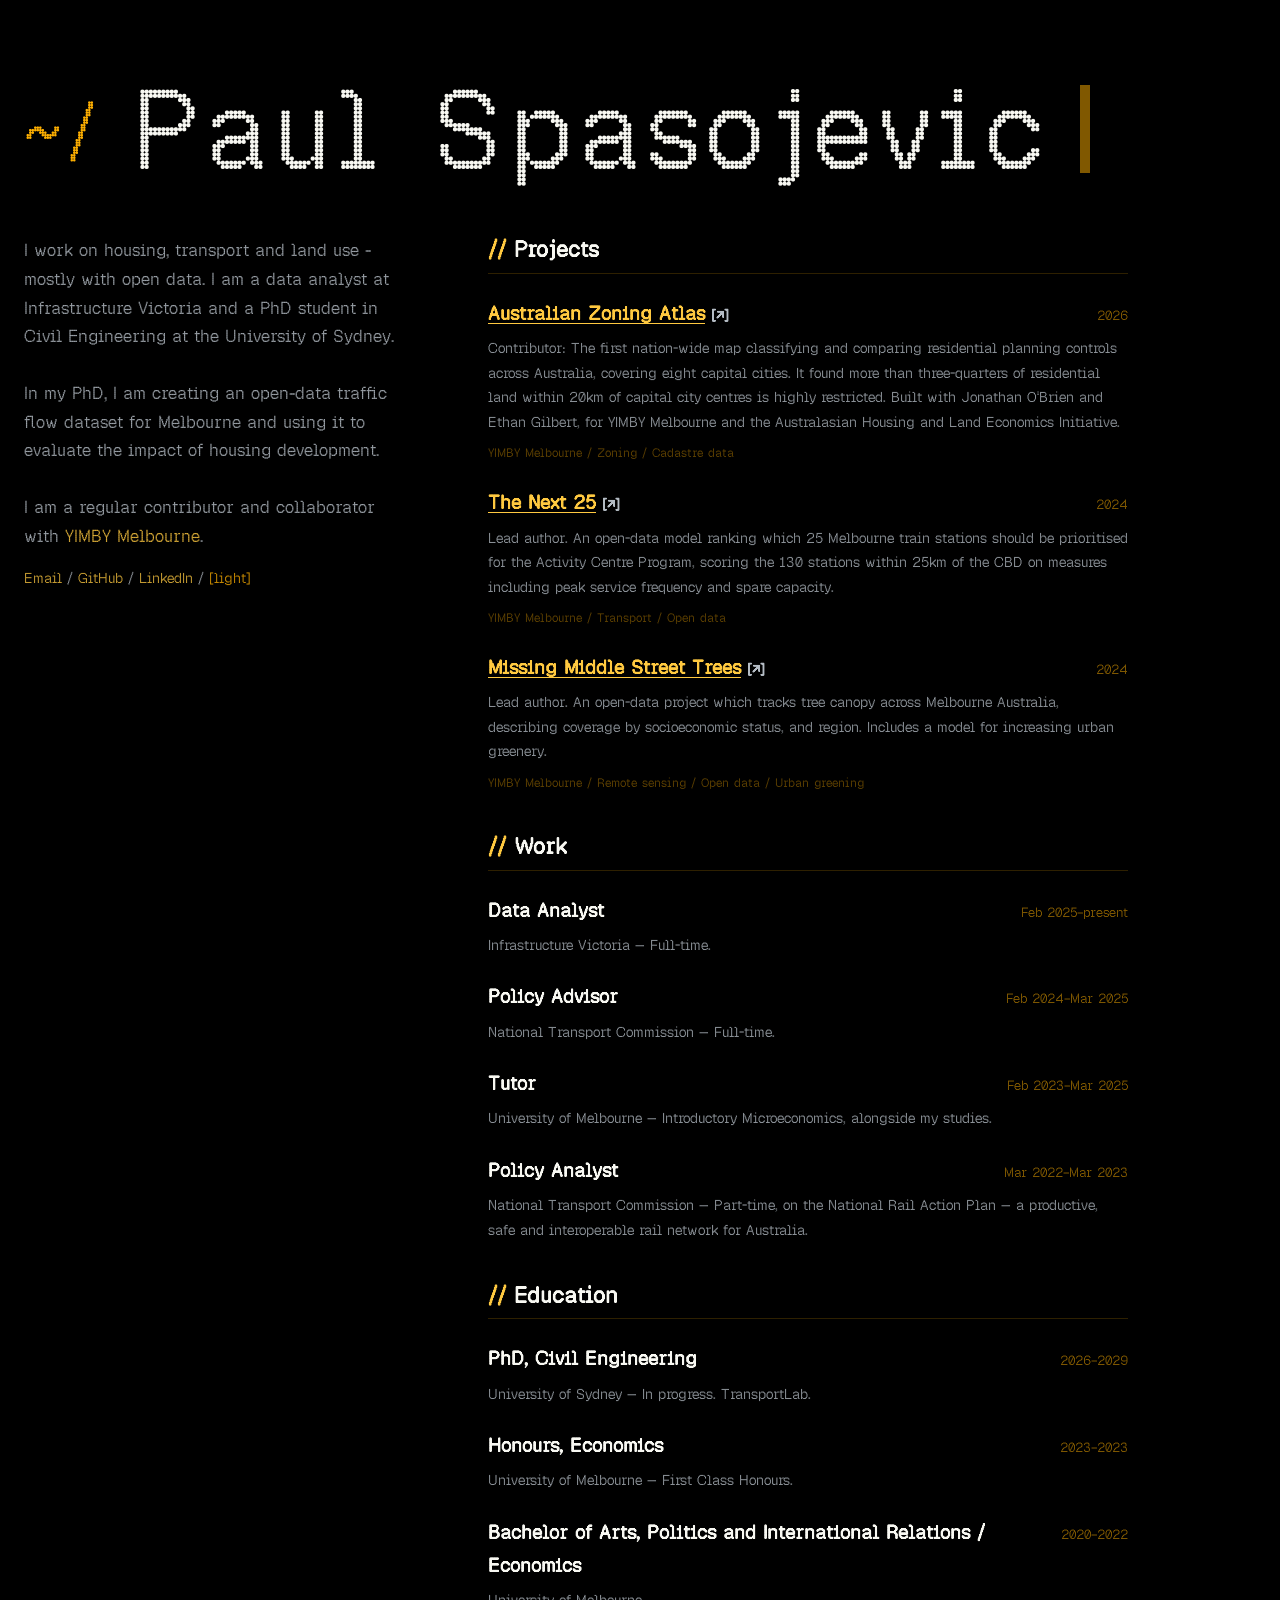
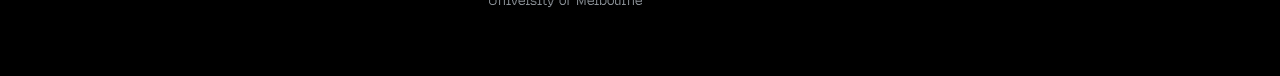
==== commit 75cc6d87: "Take the background off the site index.html and css/style.css go back to exactly what they were at 6" ====
--- a/index.html
+++ b/index.html
@@ -17,15 +17,6 @@
 </script>
 </head>
 <body>
-
-<!-- Decorative only, hence aria-hidden. Drawn by js/network.js; if that
-     script never loads these are empty elements with no layout effect.
-
-     Two canvases on purpose: the map is ~7,000 points and never changes, so
-     it's drawn once and left alone, while only the vehicle layer is cleared
-     and repainted each frame. -->
-<canvas id="network" class="network-layer" aria-hidden="true"></canvas>
-<canvas id="network-vehicles" class="network-layer" aria-hidden="true"></canvas>
 
 <main>
 
@@ -69,24 +60,6 @@
 
 </main>
 
-<!-- Direct child of <body> so it's the page's contentinfo landmark rather
-     than a generic footer, which it wouldn't be nested inside <main>.
-
-     The data credits are a licence condition, not a courtesy: both sources
-     are CC-BY 4.0 and require attribution wherever they're shown. Don't drop
-     them without also dropping the background. -->
-<footer>
-  <p>
-    © 2026 Paul Spasojevic
-    /
-    Background: <a href="https://www.land.vic.gov.au/maps-and-spatial/spatial-data/vicmap-catalogue">Vicmap
-    Transport</a> and <a href="https://data.vic.gov.au/dataset/ptv-timetable-and-geographic-information-gtfs">PTV
-    GTFS</a>, © State of Victoria,
-    <a href="https://creativecommons.org/licenses/by/4.0/">CC BY 4.0</a>
-  </p>
-</footer>
-
 <script src="js/main.js"></script>
-<script src="js/network.js"></script>
 </body>
 </html>
--- a/css/style.css
+++ b/css/style.css
@@ -252,11 +252,9 @@
   outline-offset: 2px;
 }
 
-/* Same call as .entry-note below: prose gets full --text. The sidebar isn't
-   secondary to the entries, it's just to the left of them. */
 header .intro {
   margin: 0.75rem 0 0;
-  color: var(--text);
+  color: var(--text-muted);
 }
 
 .links {
@@ -273,37 +271,6 @@
   content: " / ";
   color: var(--text-muted);
   white-space: pre;
-}
-
-/* Copyright and the background-data licence credit. Deliberately the
-   quietest thing on the page — both have to be present and legible, neither
-   wants attention.
-
-   It sits outside <main>, so the max-width has to track main's by hand at
-   both breakpoints (40rem measure below, 82rem grid box above) or the rule
-   above it won't line up with the content. */
-footer {
-  max-width: var(--measure);
-  margin: 5rem auto 0;
-  padding-top: 1.25rem;
-  border-top: 1px solid var(--rule);
-  color: var(--text-muted);
-  font-size: 0.65rem;
-  line-height: 1.6;
-  text-align: center;
-}
-
-footer p {
-  margin: 0;
-}
-
-footer a {
-  color: inherit;
-  border-bottom: 1px solid var(--rule);
-}
-
-footer a:hover {
-  color: var(--keyword);
 }
 
 section {
@@ -363,16 +330,10 @@
   white-space: nowrap;
 }
 
-/* Full --text rather than --text-muted, and a notch larger. These notes are
-   the only sustained prose in the right column, and Pixel Circle reads fainter
-   than its ratio implies (see the --text-muted note above) — at 0.9rem and
-   8.4:1 they were the hardest thing on the page to read. 19.7:1 now. The
-   letter-spacing opens the dots up, the same trick h1 uses. */
 .entry-note {
   margin: 0.35rem 0 0;
-  color: var(--text);
-  font-size: 1rem;
-  letter-spacing: 0.03rem;
+  color: var(--text-muted);
+  font-size: 0.9rem;
 }
 
 .entry-tags {
@@ -384,103 +345,6 @@
 @media (max-width: 30rem) {
   body { padding: 2.5rem 1.25rem; }
   .entry-head { flex-direction: column; gap: 0.1rem; }
-}
-
-/* ---- decorative background network — drawn by js/network.js ----
-
-   The mask is the whole trick. It runs the network at full strength in the
-   margins and attenuates it — rather than cutting it — across the middle of
-   the screen where the text column lives. The city stays continuous under
-   the page instead of being sliced into two unrelated strips, and no panel
-   is needed behind the prose to protect it. See --network-dim below.
-
-   The stops are keyed off the centre in rem rather than percentages, so the
-   clear band tracks the content column — which is also sized in rem — at
-   every viewport width, 4K included.
-
-   Note the band is NOT symmetric, because the content isn't. `main` is 82rem
-   and centred, but the grid tracks only add up to 69rem (24 sidebar + 5 gap
-   + 40 measure) and pack to the left of that box, so text runs from
-   50% - 41rem to 50% + 28rem. The stops below clear that span with 3rem of
-   margin and ramp back to opaque over the following 13rem.
-
-   Hidden below the two-column breakpoint: at that width the text spans the
-   whole viewport and there are no margins left to draw into. That also means
-   phones never allocate the canvas at all, since network.js checks `display`
-   before it does any work.                                                 */
-.network-layer {
-  position: fixed;
-  inset: 0;
-  display: none;
-  pointer-events: none;
-
-  /* The three layer colours network.js reads. Declared per theme by hand
-     rather than with light-dark(), because getComputedStyle hands back a
-     custom property's literal token — light-dark() would arrive unresolved
-     and have to be parsed in JS. The base values here are the dark ones,
-     since dark is the default with no data-theme attribute set.
-
-     Roads stay amber and recede; the two transit modes are the only
-     non-amber ink on the site, which is the point — they should read as
-     overlaid on the city rather than part of it. Both sit above the roads
-     in alpha because there are 41 of them against 2,734 roads.
-
-     Light mode deepens all three: a pale line on #faf8f4 disappears, and a
-     saturated one shouts.
-
-     The train blue carries much more alpha than the tram green for the same
-     apparent weight. Blue contributes only 0.0722 of luminance against
-     green's 0.7152, so a deep lapis on true black is nearly invisible at the
-     alpha the green is happy at. Raising it isn't making trains louder than
-     trams — it's what keeps them level. */
-  --net-road: rgba(255, 176, 0, 0.20);
-  --net-tram: rgba(120, 205, 150, 0.34);
-  --net-train: rgba(42, 104, 180, 0.58);
-
-  /* How much of the network survives behind the text column. 0 blanks it
-     out entirely; 1 leaves it at full strength. The point of a value in
-     between is that the network stays continuous across the page — it reads
-     as one city with the text laid over it, rather than as two unrelated
-     strips — without putting a panel behind the prose to protect it.
-
-     In a mask, alpha is what counts: #000 is fully opaque and shows the
-     canvas, `transparent` hides it, and anything between attenuates.
-
-     Contrast is not the limiting factor, which is worth knowing before
-     tuning this. At 0.5, the brightest case — a freeway crossing the text —
-     lifts the background from pure black to about rgb(26,18,0), which takes
-     body text from 20.1:1 to 17.8:1. What actually degrades first is visual
-     noise: lines start pulling the eye across the prose well before they
-     threaten legibility. 0.3 is where it stops reading as interference. */
-  --network-dim: 0.3;
-
-  --network-mask: linear-gradient(
-    to right,
-    #000 0,
-    #000 calc(50% - 57rem),
-    rgba(0, 0, 0, var(--network-dim)) calc(50% - 44rem),
-    rgba(0, 0, 0, var(--network-dim)) calc(50% + 31rem),
-    #000 calc(50% + 44rem),
-    #000 100%
-  );
-  -webkit-mask-image: var(--network-mask);
-  mask-image: var(--network-mask);
-}
-
-/* Vehicles sit above the map, both still behind everything on the page. */
-#network { z-index: -2; }
-#network-vehicles { z-index: -1; }
-
-:root[data-theme="light"] .network-layer {
-  --net-road: rgba(154, 95, 0, 0.24);
-  --net-tram: rgba(28, 110, 68, 0.38);
-  /* On #faf8f4 the luminance problem inverts — a deep blue is the strongest
-     of the three, so this stays lower than its dark-mode counterpart. */
-  --net-train: rgba(26, 74, 140, 0.42);
-}
-
-@media (min-width: 68rem) {
-  .network-layer { display: block; }
 }
 
 /* ---------------------------------------------------------------
@@ -553,10 +417,4 @@
   section + section {
     margin-top: var(--gap);
   }
-
-  /* Match main's box so the rule above the footer spans the full content
-     width rather than stopping at the measure. */
-  footer {
-    max-width: 82rem;
-  }
-}
+}
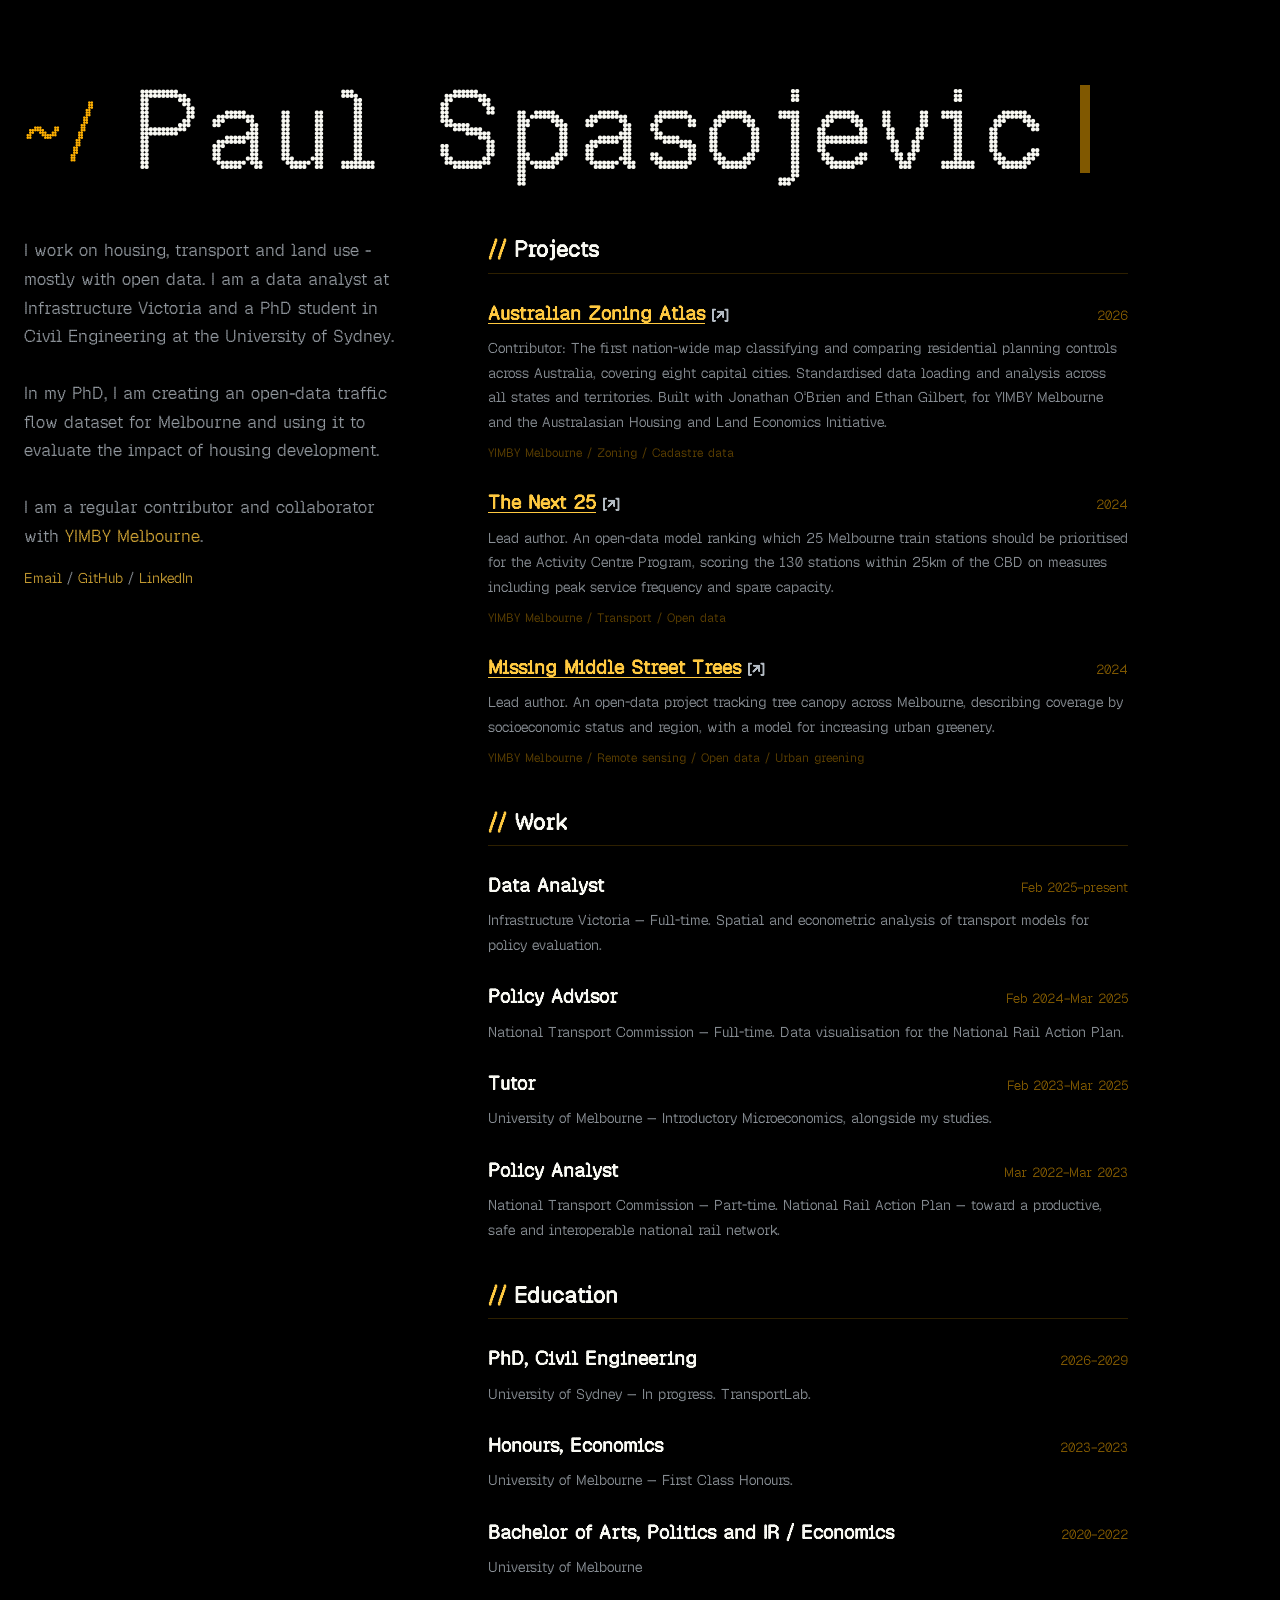
==== commit 5e13c20d: "Drop light mode and the theme toggle Amber is only legible on black. #ffb000 on white is 1.7:1, so l" ====
--- a/index.html
+++ b/index.html
@@ -8,13 +8,6 @@
 <link rel="preload" href="fonts/geist-mono-variable.woff2" as="font" type="font/woff2" crossorigin>
 <link rel="preload" href="fonts/geist-pixel-circle.woff2" as="font" type="font/woff2" crossorigin>
 <link rel="stylesheet" href="css/style.css">
-<script>
-  // Runs before first paint so a saved theme doesn't flash the wrong one.
-  try {
-    var saved = localStorage.getItem("theme");
-    if (saved) document.documentElement.dataset.theme = saved;
-  } catch (e) {}
-</script>
 </head>
 <body>
 
@@ -39,7 +32,6 @@
       <li><a href="mailto:paulspasojevic00@gmail.com">Email</a></li>
       <li><a href="https://github.com/paulspasojevic">GitHub</a></li>
       <li><a href="https://www.linkedin.com/in/paul-spasojevic-549167229">LinkedIn</a></li>
-      <li><button id="theme-toggle" type="button"></button></li>
     </ul>
   </header>
 
--- a/css/style.css
+++ b/css/style.css
@@ -59,8 +59,10 @@
    Colours are named by role, like an editor theme: --keyword is links,
    --number is dates, --string is tags.
 
-   Contrast floors are noted per line. Amber is only legible on black —
-   light mode deepens it to #8f5600, since #ffb000 on white is 1.7:1.  */
+   Contrast floors are noted per line. There is one theme and it is this
+   one: amber is only legible on black — #ffb000 on white is 1.7:1 — so a
+   light mode meant a second palette that shared nothing with this one but
+   the layout, and it earned neither the toggle nor the maintenance.  */
 
 :root {
   --font-mono: "Geist Mono", ui-monospace, SFMono-Regular, Menlo, monospace;
@@ -70,41 +72,35 @@
   --font-body: var(--font-pixel);
   --font-heading: var(--font-pixel);
 
-  /* Each colour is light-dark(light, dark) — one line, both themes.
-     Dark is the real one: true OLED black with your amber.
-     Light deepens amber to #8f5600 because #ffb000 on white is 1.7:1.
-
-     Dark is the default for everyone, regardless of their OS setting;
-     only the toggle changes it. To follow the OS instead, set this back
-     to `light dark` — and flip DEFAULT_THEME in js/main.js to match.   */
+  /* True OLED black with your amber, for everyone, regardless of their OS
+     setting — color-scheme is stated rather than `light dark` so form
+     controls and scrollbars come out dark too.
+
+     There is no second palette and no toggle. Every value below is final;
+     nothing here is one half of a pair. */
   color-scheme: dark;
 
-  --bg:         light-dark(#faf8f4, #000000);
-  --surface:    light-dark(#f2efe8, #0a0a08);
-  --text:       light-dark(#232320, #f8f8f2);   /* dark: your NERV fg, 19.7:1 */
+  --bg:         #000000;
+  --surface:    #0a0a08;
+  --text:       #f8f8f2;   /* your NERV fg, 19.7:1 */
   /* Brighter than the NERV grey it was (#929ba1, 7.4:1). Pixel Circle's
      strokes are dotted, so it puts far less ink on the page than Geist Mono
      at the same size and reads fainter than its contrast ratio implies —
      the number doesn't capture coverage. 10.9:1 / 8.4:1 now. */
-  --text-muted: light-dark(#4c4a42, #b4bcc4);
-  --keyword:    light-dark(#8f5600, #ffc940);   /* links — dark: --amber-hi */
-  --number:     light-dark(#9a5f00, #ffb000);   /* dates — dark: --amber   */
-  --string:     light-dark(#6d5a2e, rgba(255, 176, 0, 0.72));  /* tags */
-  --rule:       light-dark(#e3ddd0, rgba(255, 176, 0, 0.18));
-  /* the blinking cursor — dark mode is your --amber-dim verbatim.
+  --text-muted: #b4bcc4;
+  --keyword:    #ffc940;   /* links — --amber-hi */
+  --number:     #ffb000;   /* dates — --amber    */
+  --string:     rgba(255, 176, 0, 0.72);  /* tags */
+  --rule:       rgba(255, 176, 0, 0.18);
+  /* the blinking cursor — your --amber-dim verbatim.
      Alpha rather than an opacity property: the blink animates opacity, and
      the two would fight. */
-  --cursor:     light-dark(rgba(154, 95, 0, 0.5), rgba(255, 176, 0, 0.5));
+  --cursor:     rgba(255, 176, 0, 0.5);
 
   --measure: 40rem;   /* how wide the text column gets */
   --sidebar: 24rem;   /* identity column; don't go below 22rem, see below */
   --gap: 2.5rem;      /* space between sections */
 }
-
-/* The toggle sets data-theme on <html>; that beats the OS preference.
-   With no attribute, color-scheme: light dark follows the OS.          */
-:root[data-theme="light"] { color-scheme: light; }
-:root[data-theme="dark"]  { color-scheme: dark; }
 
 /* Fluid root size — everything else is in rem, so this scales the lot.
 
@@ -232,24 +228,6 @@
 
 a:hover {
   border-bottom-color: currentColor;
-}
-
-#theme-toggle {
-  font: inherit;
-  color: var(--number);
-  background: none;
-  border: 0;
-  padding: 0;
-  cursor: pointer;
-}
-
-#theme-toggle:hover {
-  color: var(--keyword);
-}
-
-#theme-toggle:focus-visible {
-  outline: 1px solid var(--keyword);
-  outline-offset: 2px;
 }
 
 header .intro {
